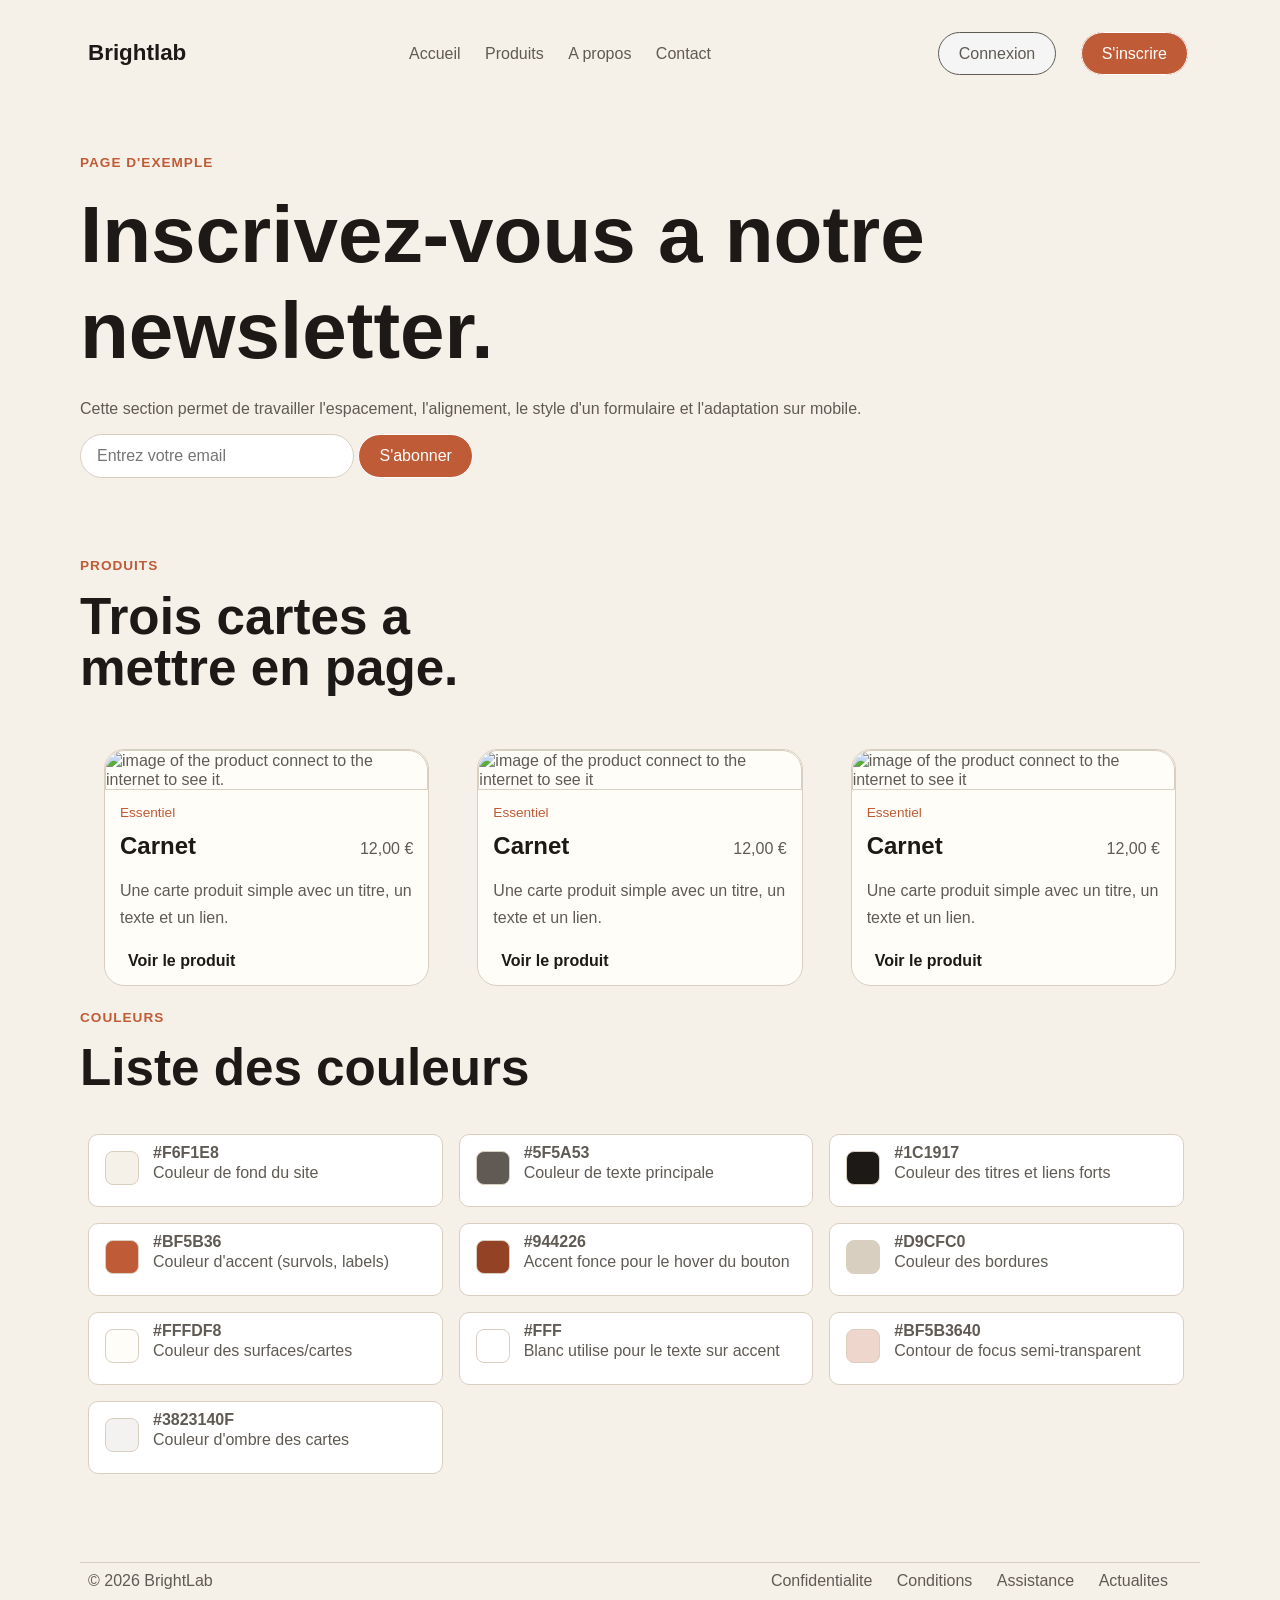
==== index.html @ 3da6b1fb "Add files via upload" ====
<!DOCTYPE html>
<html lang="fr">
<head>
    <meta charset="UTF-8">
    <meta name="viewport" content="width=1200px, initial-scale=1.0">
    <title>Brightlab</title>
    <link rel="stylesheet" href="style2.css">
</head>
<body>
    <div class="container">
        <header class="header">
            <a href="/" class="logo">Brightlab</a>

            <nav class="navigation">
                <a  href="/WEBSITE/porfolio.html">
                    Accueil
                </a>
                <a href="/WEBSITE/porfolio.html">Produits</a>
                <a href="/WEBSITE/porfolio.html">A propos</a>
                <a href="/WEBSITE/porfolio.html">Contact</a>
            </nav>
            
            <nav class="header-right">
                <a href="#" class="btn-border">Connexion</a>
                <a href="#" class="btn-fill">S'inscrire</a>
            </nav>
        </header>

        <section class="hero">
            <div class="surtitle">Page d'exemple</div>
            <h1 class="hero-title">
                Inscrivez-vous a notre newsletter.
            </h1>
            <p class="hero-description">
                Cette section permet de travailler l'espacement, l'alignement, le style d'un formulaire et l'adaptation sur mobile.
            </p>
            <form class="hero-form">
                <input type="email" class="input" placeholder="Entrez votre email">
                <button class="btn-fill">S'abonner</button>
            </form>
        </section>

        <section class="products">
            <div class="surtitle">Produits</div>
            <h2 class="section-title">Trois cartes a<br/> mettre en page.</h2>

            <div class="products-list">

                <article class="product">
                    <img src="https://picsum.photos/seed/carnet/480/320" alt="image of the product connect to the internet to see it." class="product-img" width="480" height="320">
                    <div class="product-body">
                        <div class="product-category">Essentiel</div>
                        <div class="product-info">
                            <div><h3 class="product-title">Carnet</h3></div>
                            <div class="product-price">12,00 €</div>
                        </div>
                        <p class="product-description">
                            Une carte produit simple avec un titre, un texte et un lien.
                        </p>
                        <a href="#" class="product-link">Voir le produit</a>
                    </div>
                </article>



                <article class="product">
                    <img src="https://picsum.photos/seed/aze/480/320" alt="image of the product connect to the internet to see it" class="product-img" width="480" height="320">
                    <div class="product-body">
                        <div class="product-category">Essentiel</div>
                        <div class="product-info">
                            <div><h3 class="product-title">Carnet</h3></div>
                            <div class="product-price">12,00 €</div>
                        </div>
                        <p class="product-description">
                            Une carte produit simple avec un titre, un texte et un lien.
                        </p>
                        <a href="#" class="product-link">Voir le produit</a>
                    </div>
                </article>



                <article class="product">
                    <img src="https://picsum.photos/seed/atr/480/320" alt="image of the product connect to the internet to see it" class="product-img" width="480" height="320">
                    <div class="product-body">
                        <div class="product-category">Essentiel</div>
                        <div class="product-info">
                            <h3 class="product-title">Carnet</h3>
                            <div class="product-price">12,00 €</div>
                        </div>
                        <p class="product-description">
                            Une carte produit simple avec un titre, un texte et un lien.
                        </p>
                        <a href="#" class="product-link">Voir le produit</a>
                    </div>
                </article>


            </div>
        </section>

        <section>
            <div class="surtitle">Couleurs</div>
            <h2 class="section-title">Liste des couleurs</h2>

            <div class="colors">
                <div class="color">
                    <div class="color-preview" style="background: #F6F1E8;"></div>
                    <div class="color-value">#F6F1E8</div>
                    <div class="color-description">Couleur de fond du site</div>
                </div>
                <div class="color">
                    <div class="color-preview" style="background: #5F5A53;"></div>
                    <div class="color-value">#5F5A53</div>
                    <div class="color-description">Couleur de texte principale</div>
                </div>
                <div class="color">
                    <div class="color-preview" style="background: #1C1917;"></div>
                    <div class="color-value">#1C1917</div>
                    <div class="color-description">Couleur des titres et liens forts</div>
                </div>
                <div class="color">
                    <div class="color-preview" style="background: #BF5B36;"></div>
                    <div class="color-value">#BF5B36</div>
                    <div class="color-description">Couleur d'accent (survols, labels)</div>
                </div>
                <div class="color">
                    <div class="color-preview" style="background: #944226;"></div>
                    <div class="color-value">#944226</div>
                    <div class="color-description">Accent fonce pour le hover du bouton</div>
                </div>
                <div class="color">
                    <div class="color-preview" style="background: #D9CFC0;"></div>
                    <div class="color-value">#D9CFC0</div>
                    <div class="color-description">Couleur des bordures</div>
                </div>
                <div class="color">
                    <div class="color-preview" style="background: #FFFDF8;"></div>
                    <div class="color-value">#FFFDF8</div>
                    <div class="color-description">Couleur des surfaces/cartes</div>
                </div>
                <div class="color">
                    <div class="color-preview" style="background: #FFF;"></div>
                    <div class="color-value">#FFF</div>
                    <div class="color-description">Blanc utilise pour le texte sur accent</div>
                </div>
                <div class="color">
                    <div class="color-preview" style="background: #BF5B3640;"></div>
                    <div class="color-value">#BF5B3640</div>
                    <div class="color-description">Contour de focus semi-transparent</div>
                </div>
                <div class="color">
                    <div class="color-preview" style="background: #3823140F;"></div>
                    <div class="color-value">#3823140F</div>
                    <div class="color-description">Couleur d'ombre des cartes</div>
                </div>
            </div>


        </section>

        <footer class="footer">
            <div class="copyright">
                © 2026 BrightLab
            </div>
            <nav class="navigation">
                <a href="#">Confidentialite</a>
                <a href="#">Conditions</a>
                <a href="#">Assistance</a>
                <a href="#">Actualites</a>
            </nav>
        </footer>

    </div>
</body>
</html>
---- style2.css ----
body {
        min-width: 1200px;
        color: #5F5A53;
        background-color: #F6F1E8;
        font-family: Arial, Helvetica, sans-serif;
        line-height: 1.2;
        }
        
    .container{
        max-width: 1120px;
        padding-inline: 1rem;
        margin-inline: auto;
    }


    .header {
        display: flex;
        flex-direction: row;
        align-items: center;
        justify-content: space-between;
        padding-top: 32px;
        padding-bottom: 24px;


    }

    .logo{
        color: #1C1917;
        font-weight: 700;
        text-decoration: none;
        font-size: 1.4rem;
    }


    .navigation {
        align-items: center;
        margin: 0;
        padding-inline: 8px 12px;
    }

    a{
        margin-inline: 8px 12px;
        text-decoration: none;
        color:#5F5A53;
    }

    a:hover{
        color:#944226;
        
    }

    .btn-border{
        border: solid 1px;
        border-radius: 100px;
        padding: 12px 20px;
        background-color: whitesmoke;
        
    }

    .btn-fill{
        border: solid 1px;
        border-radius: 100px;
        padding: 12px 20px;
        background-color: #BF5B36;
        color: white;
    }

    .btn-fill:hover{
        color: white;
        background-color: #944226;
    }

    .surtitle{
       letter-spacing: 1px;
       text-transform: uppercase;
       font-weight: 700;
       color: #BF5B36;
       font-size: 0.85rem;
    }

    .hero-title {
        font-size: 5rem;
        margin-top: 16px;
        margin-bottom: 20px;
        color: #1C1917;
    }

    .hero{
        margin-top: 64px;
        margin-bottom: 80px;
    }

    .input{
        border-radius: 100px;
        padding: 12px 16px;
        border: solid 1px #D9CFC0;
        font-size: 16px;
        width: 240px;
    }

    .input:focus{
        outline: solid 2px #BF5B36 ;
    }

    button{
        padding: 12px 20px;
        font-size: 16px;
    }

    .section-title{
        font-size:3.2rem;
        line-height: 1;
        margin-block: 1rem 2rem;
        font-weight: 700;
        color:#1C1917;
    }

    .product{
        background-color: #FFFDF8;
        border:solid 1px #D9CFC0;
        border-radius: 20px; 
        margin: 1.5rem;    
        width: 365px;       
    }

    .product-img{
       border:solid 1px #D9CFC0;
       width: 100%;
       height: auto;
       border-top-right-radius: 20px;
       border-top-left-radius: 20px
    }

    .product-body{
        margin: 15px;
    }

    .product-category{
        margin-bottom: 10px;
        color:#BF5B36;
        font-size: 13.6px;
    }

    .product-title{
        color: #1C1917;
        font-family: Arial, Helvetica, sans-serif;
        font-size: 24px;
        font-weight: 700;
        margin-block-start: 0;
        margin-block-end: 0;
    }

    .product-price{
        color: #5F5A53;
        font: 16px Arial, Helvetica, sans-serif;
        margin: 0;
    }

    .product-info{
        display: flex;
        justify-content: space-between;
        align-items: baseline;
        margin: 0;
    }

    .products-list {
        grid-template-columns: repeat(3, 1fr);
        display: flex;  
        justify-content: space-between; 
    }

    .product-description{
        line-height: 1.7;
        margin-block: 1rem 1.25rem;
    }

    .product-link{
        color: #1C1917;
        font-weight: 700;
    }

    .product:nth-child(3) {
        display: block;
    } 

    .color{
        position: relative;
        border: solid 1px #D9CFC0;
        border-radius: 10px;
        width: 280.656px;
        margin: 0.5rem;
        height: 55px;
        padding: 0.5rem;
        padding-left: 4rem;
        background-color: #FFF;
    }

    .colors{
        display: flex;
        flex-direction: row;
        flex-wrap: wrap;
    }

    .color-preview{
        position: absolute;
        top: 16px;
        left: 1rem;
        border: solid 1px #D9CFC0;
        border-radius: 0.5rem;
        width: 2rem;
        aspect-ratio: 1;
        
    }

    .color-value{
        font-weight: 700;
        margin-bottom: 0.1rem;
    }

    .footer{
        display: flex;
        justify-content: space-between;
        margin-top: 80px;
        padding: 8px;
        border-top: solid 1px #D9CFC0;
    }
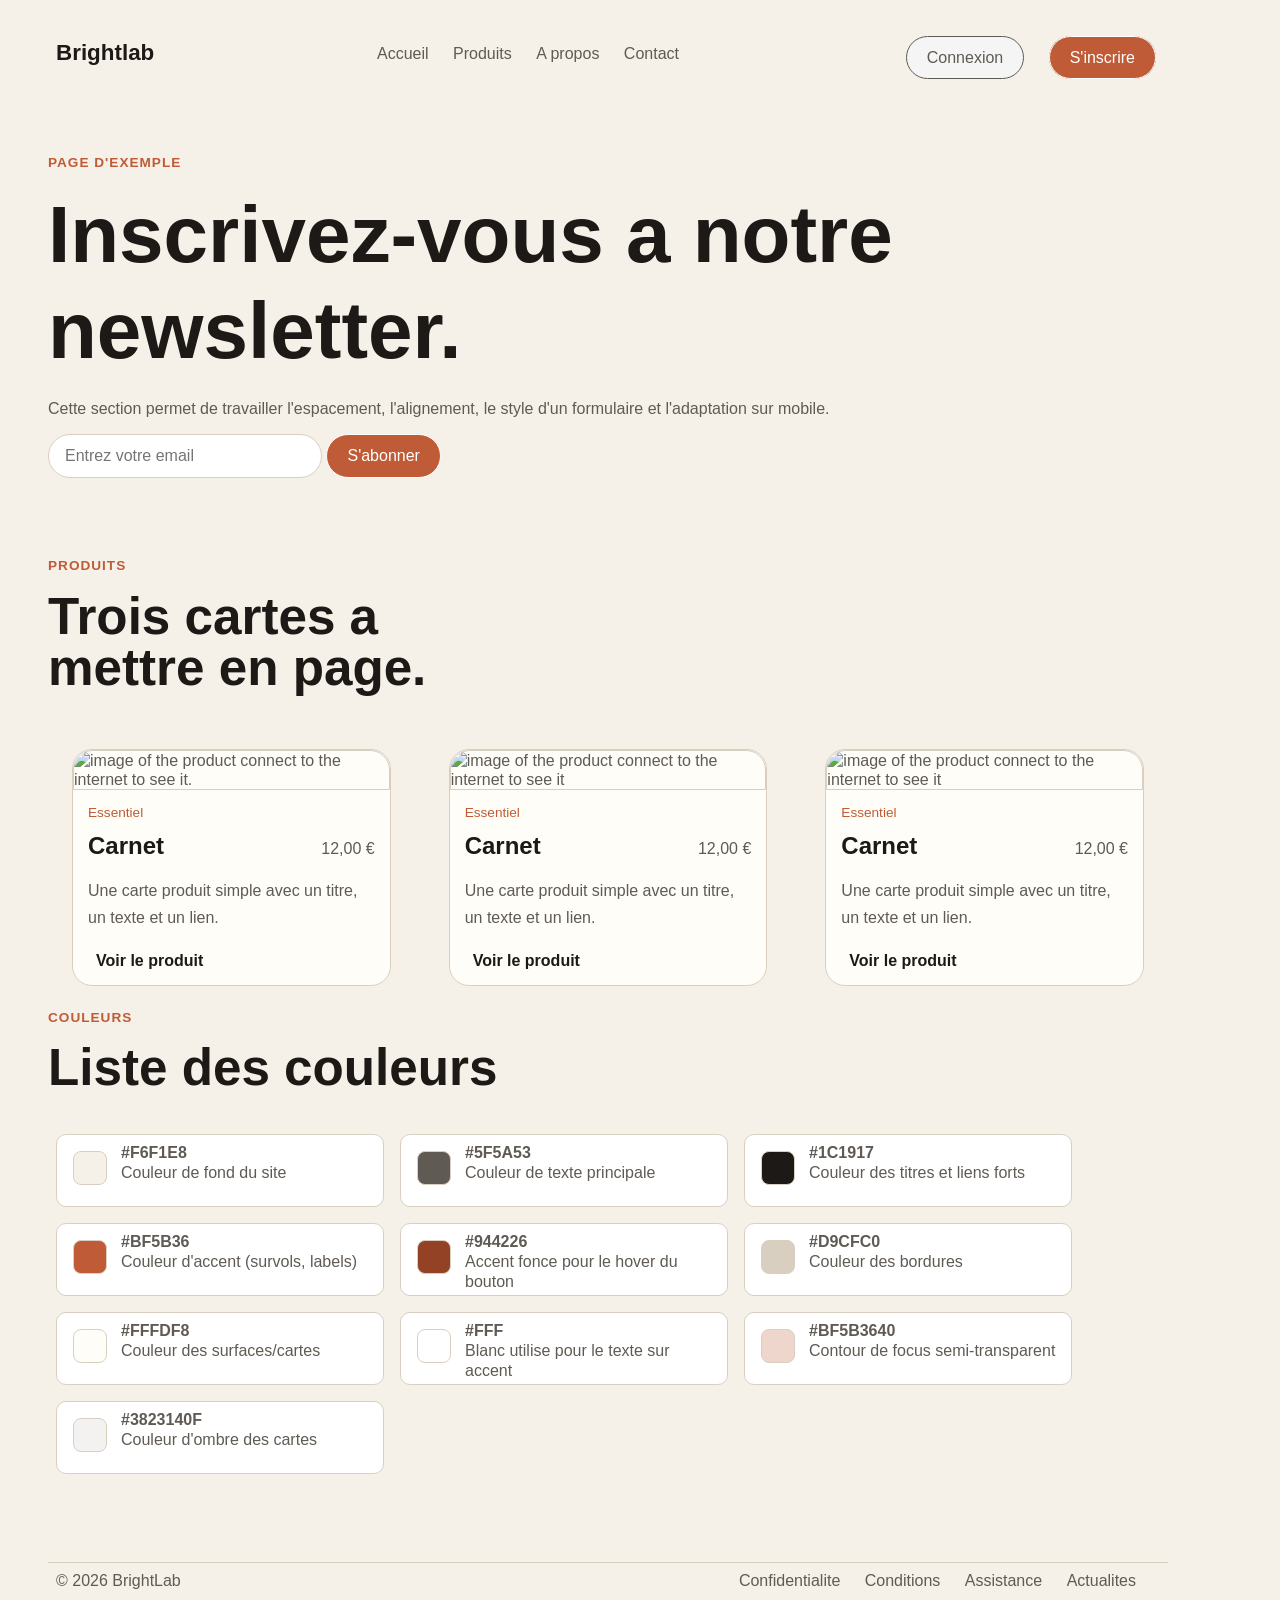
==== commit 7dcdce97: "Update index.html" ====
--- a/index.html
+++ b/index.html
@@ -3,7 +3,7 @@
 <html lang="fr">
 <head>
     <meta charset="UTF-8">
-    <meta name="viewport" content="width=1200px, initial-scale=1.0">
+    <meta name="viewport" content="width=device-width, initial-scale=1.0">
     <title>Brightlab</title>
     <link rel="stylesheet" href="style2.css">
 </head>
@@ -13,12 +13,12 @@
             <a href="/" class="logo">Brightlab</a>
 
             <nav class="navigation">
-                <a  href="/WEBSITE/porfolio.html">
+                <a  href="/WEBSITE/about.html">
                     Accueil
                 </a>
-                <a href="/WEBSITE/porfolio.html">Produits</a>
-                <a href="/WEBSITE/porfolio.html">A propos</a>
-                <a href="/WEBSITE/porfolio.html">Contact</a>
+                <a href="/WEBSITE/about.html">Produits</a>
+                <a href="/WEBSITE/about.html">A propos</a>
+                <a href="/WEBSITE/about.html">Contact</a>
             </nav>
             
             <nav class="header-right">
--- a/style2.css
+++ b/style2.css
@@ -217,10 +217,95 @@
         margin-bottom: 0.1rem;
     }
 
+
+   @media(min-width:720px) {
+        .product{
+            width: 329px;
+        }
+        
+        .header{
+            flex-direction: row;
+            flex-wrap: wrap;
+        }
+
+        .products-list{
+            display: grid;
+            grid-template-columns: repeat(2, 1fr);
+            gap: 10px;
+        }
+
+        .product:nth-child(3){
+            display: none;
+        }
+
+        .hero-title{
+            font-size: 4rem;
+        }
+        
+        .color{
+            width: 254px;
+        }
+
+        .colors{ 
+             display: grid;
+             grid-template-columns: repeat(2, 1fr);
+        }             
+    }
+
+
+
+    @media(min-width:900px){
+        body{
+            max-width: 1200px;
+        }
+        
+        .products-list{
+            display: flex;
+        }
+
+        .product:nth-child(3){
+            display: block;
+        }
+
+        .header{
+            display: flex;
+            justify-content: space-between;
+            align-items: center;
+            align-content: space-between;
+            flex-direction: row;
+        }
+        .logo{
+            margin-bottom: auto;
+        }
+
+        .header-right{
+            margin-top: auto;
+        }
+
+        .hero-title{
+            font-size: 5rem;
+        }
+
+        .hero-description{
+            font-size: 16px;
+        }
+
+        .section-title{
+            font-size: 3.2rem;
+        }
+
+        .colors{
+            display: flex;
+            flex-direction: row;
+            flex-wrap: wrap;
+        }
+    }
+    
+
     .footer{
         display: flex;
         justify-content: space-between;
         margin-top: 80px;
         padding: 8px;
         border-top: solid 1px #D9CFC0;
-    }+    }
